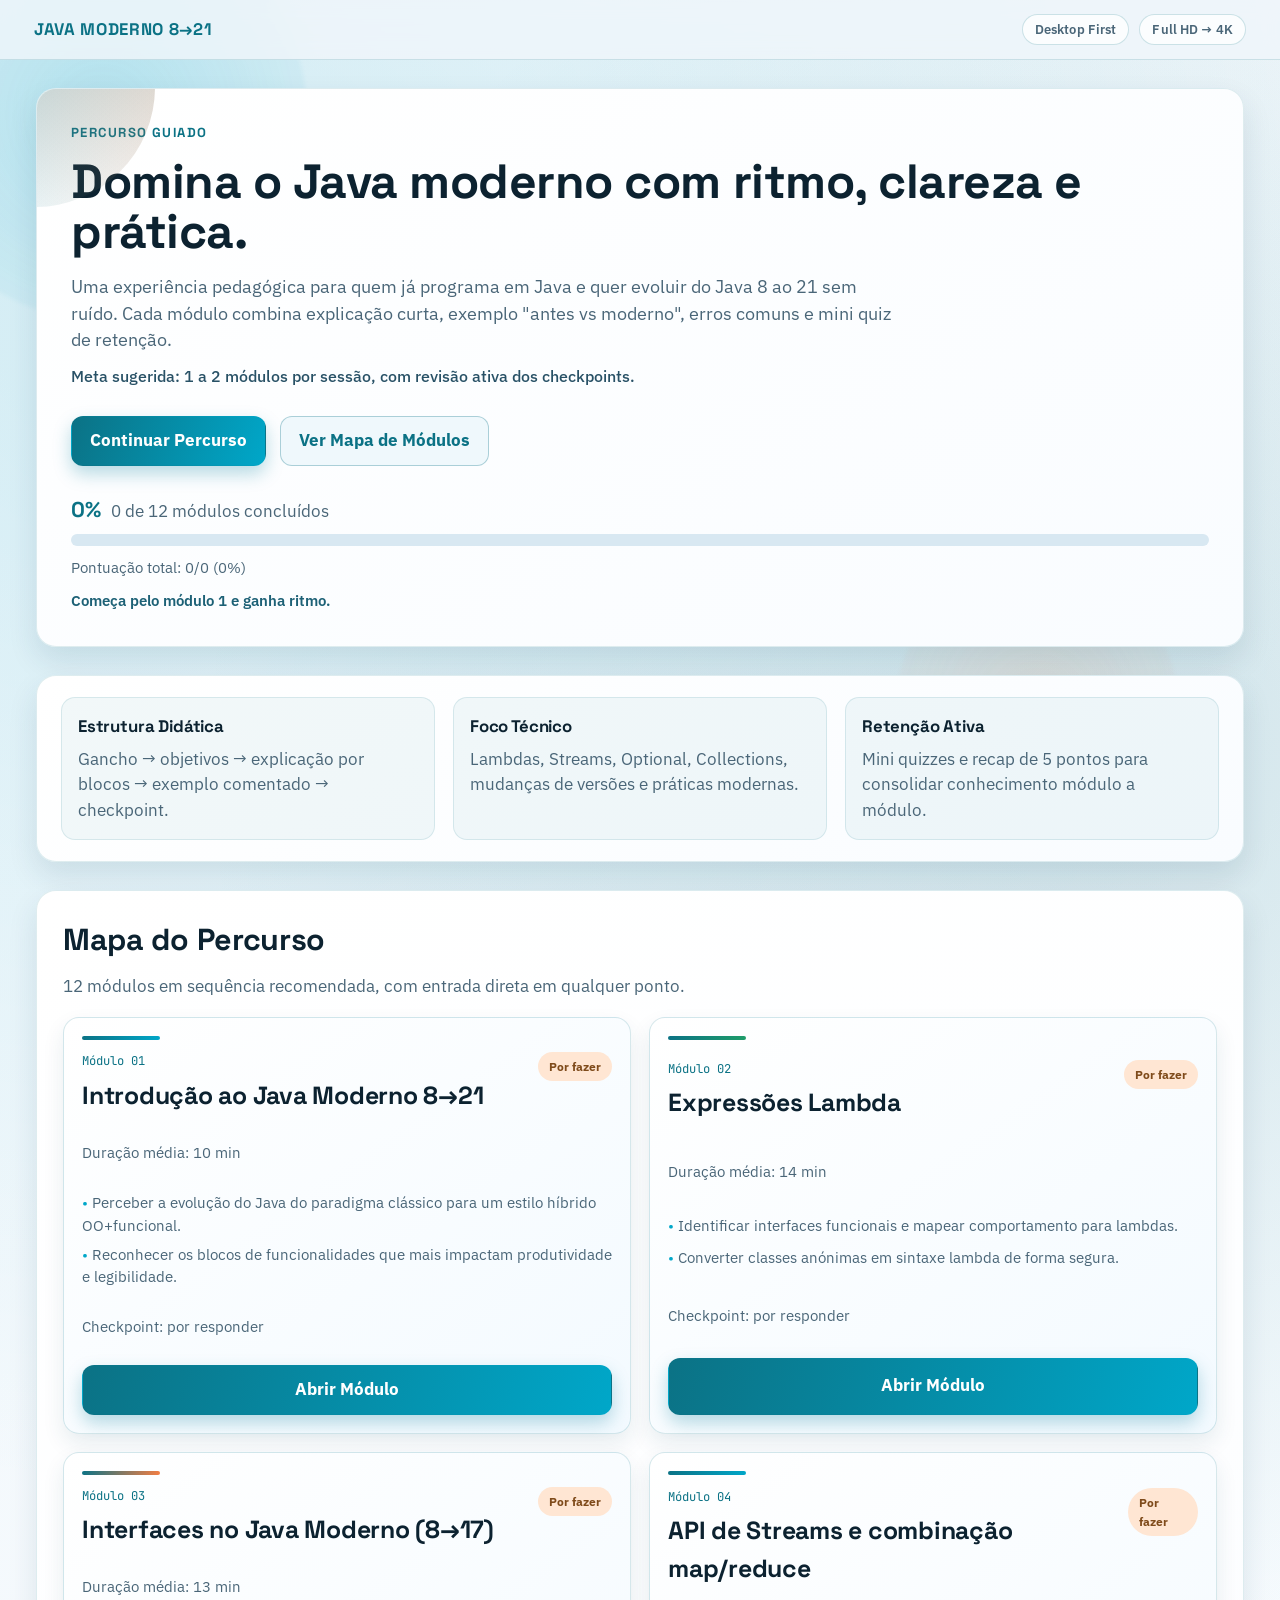
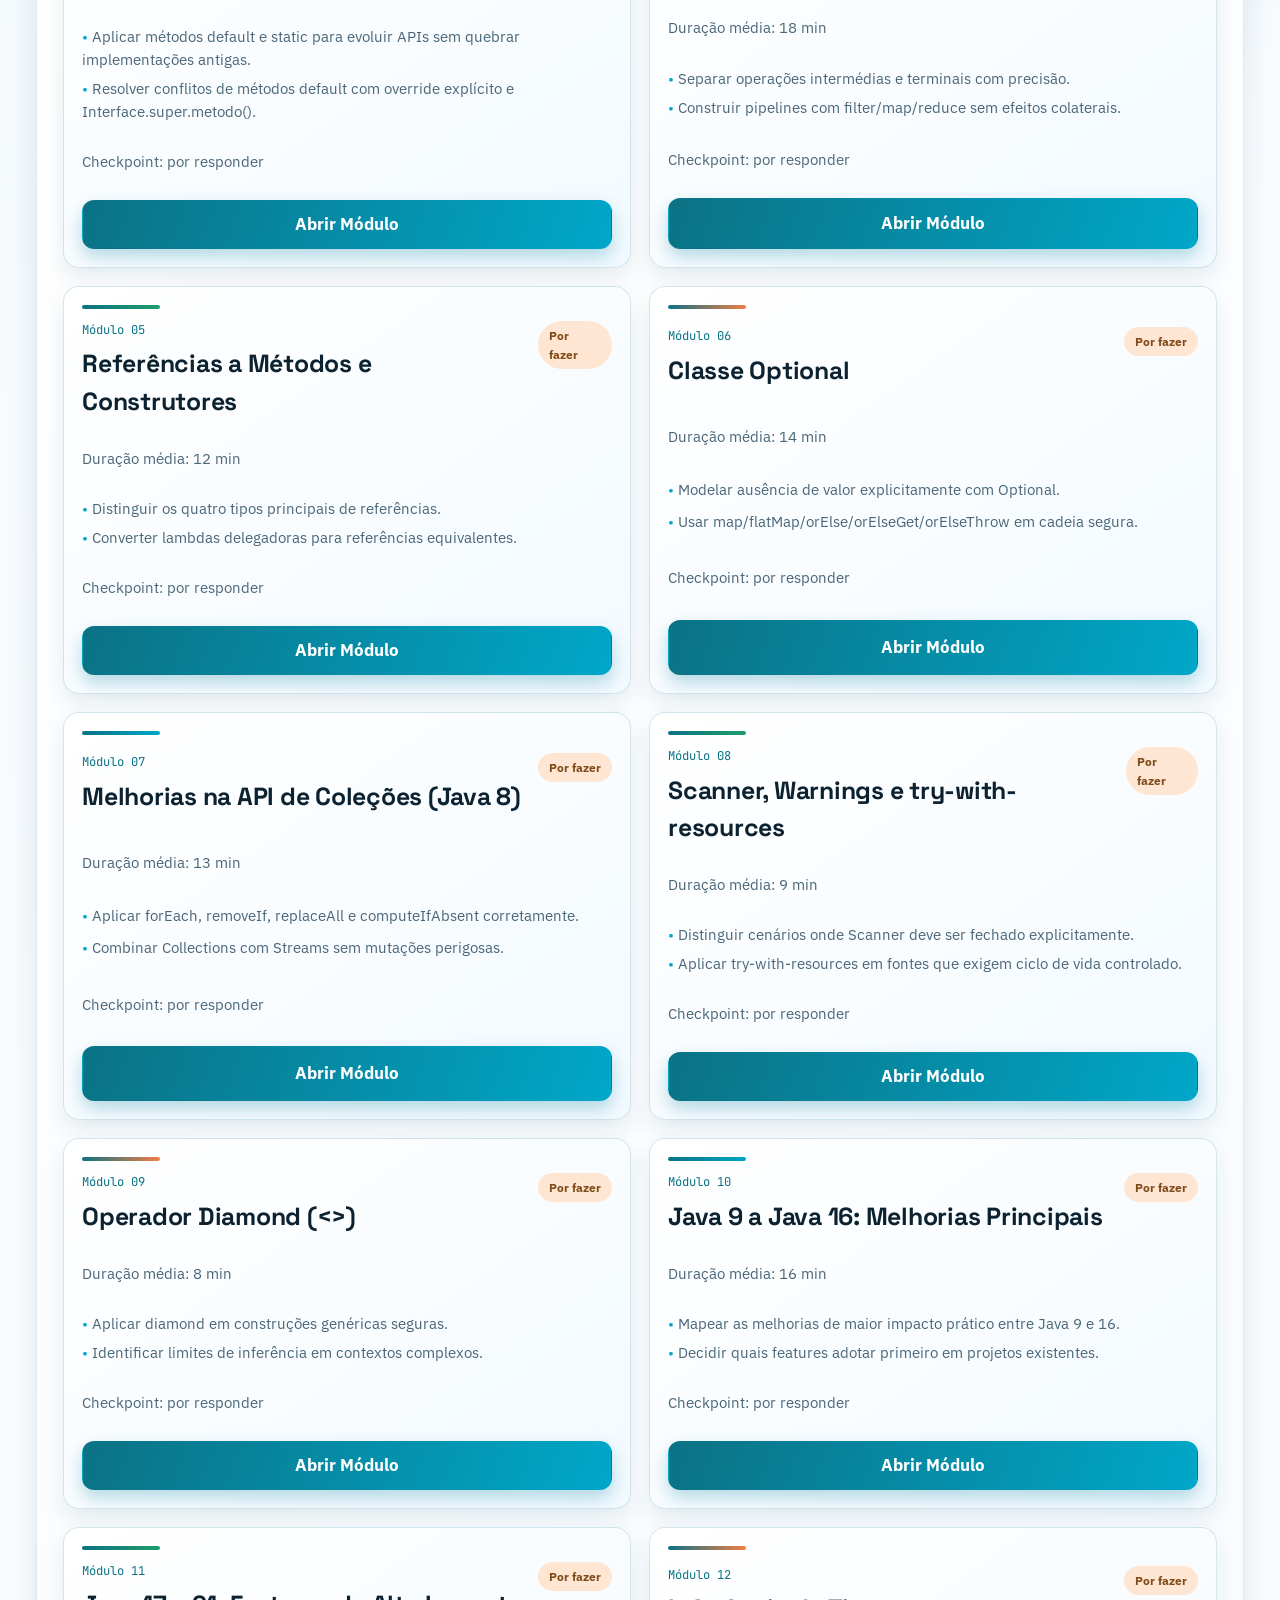
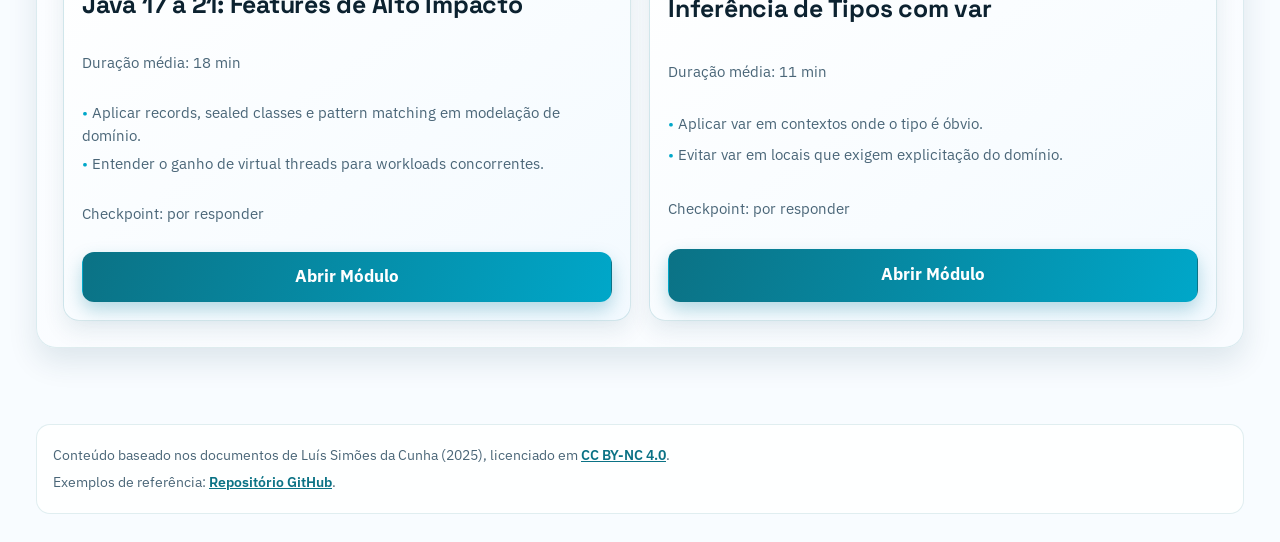
==== index.html @ c2aa8305 "Java 8 to 21 Webpage" ====
<!doctype html>
<html lang="pt-PT">
<head>
  <meta charset="utf-8">
  <meta name="viewport" content="width=device-width, initial-scale=1">
  <title>Java Moderno 8→21 | Percurso Desktop</title>
  <meta name="description" content="Percurso guiado e motivador para dominar Java moderno do 8 ao 21, com exemplos, checkpoints e progresso.">
  <link rel="preconnect" href="https://fonts.googleapis.com">
  <link rel="preconnect" href="https://fonts.gstatic.com" crossorigin>
  <link href="https://fonts.googleapis.com/css2?family=IBM+Plex+Sans:wght@400;500;600;700&family=JetBrains+Mono:wght@400;600&family=Space+Grotesk:wght@500;600;700&display=swap" rel="stylesheet">
  <link rel="stylesheet" href="assets/css/styles.css">
</head>
<body class="home-page">
  <a class="skip-link" href="#main-content">Saltar para o conteúdo</a>
  <div class="bg-shape bg-shape-a" aria-hidden="true"></div>
  <div class="bg-shape bg-shape-b" aria-hidden="true"></div>

  <header class="site-topbar">
    <div class="topbar-inner">
      <p class="brand">Java Moderno 8→21</p>
      <div class="topbar-meta">
        <span class="chip">Desktop First</span>
        <span class="chip">Full HD → 4K</span>
      </div>
    </div>
  </header>

  <main id="main-content" class="home-main">
    <section class="hero-panel" data-reveal>
      <p class="eyebrow">Percurso Guiado</p>
      <h1>Domina o Java moderno com ritmo, clareza e prática.</h1>
      <p class="hero-copy">
        Uma experiência pedagógica para quem já programa em Java e quer evoluir do Java 8 ao 21 sem ruído.
        Cada módulo combina explicação curta, exemplo "antes vs moderno", erros comuns e mini quiz de retenção.
      </p>
      <p class="hero-subcopy">Meta sugerida: 1 a 2 módulos por sessão, com revisão ativa dos checkpoints.</p>
      <div class="hero-cta-row">
        <a id="btn-start" class="btn btn-primary" href="modulos/01-introducao.html">Começar Percurso</a>
        <a class="btn btn-secondary" href="#modulos">Ver Mapa de Módulos</a>
      </div>
      <div class="hero-progress">
        <div class="hero-progress-meta">
          <strong id="global-progress-label">0%</strong>
          <span id="global-progress-text">0 de 12 módulos concluídos</span>
        </div>
        <div
          class="progress-track"
          role="progressbar"
          aria-label="Progresso total do curso"
          aria-valuemin="0"
          aria-valuemax="100"
          aria-valuenow="0"
        >
          <span id="global-progress-bar" class="progress-fill"></span>
        </div>
        <p id="global-score-text" class="hero-score">Pontuação total: 0/0 (0%)</p>
        <p id="global-motivation-text" class="hero-motivation">Começa pelo módulo 1 e ganha ritmo.</p>
      </div>
    </section>

    <section class="strip-panel" data-reveal>
      <article class="strip-item">
        <h2>Estrutura Didática</h2>
        <p>Gancho → objetivos → explicação por blocos → exemplo comentado → checkpoint.</p>
      </article>
      <article class="strip-item">
        <h2>Foco Técnico</h2>
        <p>Lambdas, Streams, Optional, Collections, mudanças de versões e práticas modernas.</p>
      </article>
      <article class="strip-item">
        <h2>Retenção Ativa</h2>
        <p>Mini quizzes e recap de 5 pontos para consolidar conhecimento módulo a módulo.</p>
      </article>
    </section>

    <section id="modulos" class="modules-panel" data-reveal>
      <div class="modules-head">
        <h2>Mapa do Percurso</h2>
        <p>12 módulos em sequência recomendada, com entrada direta em qualquer ponto.</p>
      </div>
      <div id="modules-grid" class="modules-grid" aria-live="polite"></div>
    </section>
  </main>

  <footer class="site-footer">
    <div class="footer-inner">
      <p>
        Conteúdo baseado nos documentos de Luís Simões da Cunha (2025), licenciado em
        <a href="https://creativecommons.org/licenses/by-nc/4.0/" target="_blank" rel="noopener noreferrer">CC BY-NC 4.0</a>.
      </p>
      <p>
        Exemplos de referência:
        <a href="https://github.com/luiscunhacsc/java-features-from-v8-to-now" target="_blank" rel="noopener noreferrer">Repositório GitHub</a>.
      </p>
    </div>
  </footer>

  <script src="assets/js/modules-data.js"></script>
  <script src="assets/js/storage.js"></script>
  <script src="assets/js/common.js"></script>
  <script src="assets/js/index.js"></script>
</body>
</html>
---- assets/css/styles.css ----
:root {
  --bg: #f0f6fa;
  --bg-soft: #e7f2f7;
  --surface: #ffffff;
  --surface-strong: #f9fcff;
  --ink: #0c2230;
  --ink-soft: #4a6678;
  --line: #c9dde8;
  --ciano: #00a7c9;
  --petroleo: #0b7285;
  --laranja: #f47e43;
  --ok: #1f9d69;
  --warn: #bf6b16;
  --danger: #ba4332;
  --shadow-lg: 0 26px 48px rgba(8, 57, 81, 0.14);
  --shadow-md: 0 14px 30px rgba(8, 57, 81, 0.11);
  --radius-lg: 20px;
  --radius-md: 14px;
  --max-home: 1900px;
  --max-module: 2000px;
  --content-measure: 1240px;
  --text-base: 17px;
  --text-lg: 1.12rem;
  --text-sm: 0.95rem;
  --title-xl: clamp(2.4rem, 2vw + 1.4rem, 4rem);
  --title-lg: clamp(1.4rem, 1vw + 1.1rem, 2.15rem);
  --title-md: clamp(1.2rem, 0.7vw + 1rem, 1.55rem);
  --gap-home: 28px;
  --gap-module: 26px;
  --hero-measure: 76ch;
  --hero-sub-measure: 64ch;
  --home-columns: 3;
}

*,
*::before,
*::after {
  box-sizing: border-box;
}

html {
  scroll-behavior: smooth;
}

body {
  margin: 0;
  min-height: 100vh;
  background:
    radial-gradient(circle at 12% 8%, rgba(0, 167, 201, 0.13), transparent 33%),
    radial-gradient(circle at 88% 20%, rgba(11, 114, 133, 0.15), transparent 29%),
    linear-gradient(145deg, var(--bg), #f8fcff 58%);
  color: var(--ink);
  font-family: "IBM Plex Sans", "Segoe UI", Arial, sans-serif;
  font-size: var(--text-base);
  line-height: 1.5;
}

a {
  color: inherit;
}

.skip-link {
  position: fixed;
  left: 18px;
  top: -46px;
  z-index: 120;
  border-radius: 8px;
  padding: 8px 12px;
  background: #052b39;
  color: #ffffff;
  font-weight: 700;
  text-decoration: none;
  transition: top 0.16s ease;
}

.skip-link:focus-visible {
  top: 14px;
  outline: 3px solid rgba(0, 167, 201, 0.45);
  outline-offset: 2px;
}

.bg-shape {
  position: fixed;
  pointer-events: none;
  border-radius: 999px;
  filter: blur(2px);
  opacity: 0.55;
  z-index: -1;
}

.bg-shape-a {
  width: 32vw;
  height: 32vw;
  top: -7vw;
  left: -8vw;
  background: radial-gradient(circle, rgba(0, 167, 201, 0.32), rgba(0, 167, 201, 0));
}

.bg-shape-b {
  width: 22vw;
  height: 22vw;
  right: 8vw;
  bottom: 6vh;
  background: radial-gradient(circle, rgba(244, 126, 67, 0.22), rgba(244, 126, 67, 0));
}

.bg-shape-c {
  width: 26vw;
  height: 26vw;
  top: 38vh;
  right: -9vw;
  background: radial-gradient(circle, rgba(11, 114, 133, 0.24), rgba(11, 114, 133, 0));
}

.site-topbar {
  position: sticky;
  top: 0;
  z-index: 20;
  backdrop-filter: blur(10px);
  background: rgba(240, 246, 250, 0.82);
  border-bottom: 1px solid rgba(11, 114, 133, 0.16);
}

.topbar-inner {
  max-width: var(--max-home);
  margin: 0 auto;
  padding: 14px 34px;
  display: flex;
  align-items: center;
  justify-content: space-between;
  gap: 14px;
}

.brand {
  margin: 0;
  font-family: "Space Grotesk", "IBM Plex Sans", sans-serif;
  font-size: 1.05rem;
  letter-spacing: 0.04em;
  font-weight: 700;
  color: var(--petroleo);
  text-transform: uppercase;
}

.brand-link {
  text-decoration: none;
}

.topbar-meta {
  display: inline-flex;
  align-items: center;
  gap: 10px;
}

.chip {
  display: inline-flex;
  align-items: center;
  justify-content: center;
  border: 1px solid rgba(11, 114, 133, 0.2);
  border-radius: 999px;
  padding: 5px 12px;
  font-size: 0.8rem;
  color: var(--ink-soft);
  background: rgba(255, 255, 255, 0.72);
  font-weight: 600;
  letter-spacing: 0.01em;
}

.chip-strong {
  color: #ffffff;
  border-color: transparent;
  background: linear-gradient(110deg, var(--petroleo), var(--ciano));
}

.home-main {
  max-width: var(--max-home);
  margin: 0 auto;
  padding: 28px 36px 50px;
  display: grid;
  gap: var(--gap-home);
}

.hero-panel,
.strip-panel,
.interfaces-panel,
.modules-panel,
.content-card {
  background: linear-gradient(150deg, var(--surface), var(--surface-strong));
  border: 1px solid rgba(11, 114, 133, 0.13);
  border-radius: var(--radius-lg);
  box-shadow: var(--shadow-md);
}

.hero-panel {
  padding: 34px;
  position: relative;
  overflow: clip;
}

.hero-panel::before {
  content: "";
  position: absolute;
  inset: -2px auto auto -2px;
  width: 120px;
  height: 120px;
  background:
    linear-gradient(145deg, rgba(11, 114, 133, 0.22), rgba(11, 114, 133, 0)),
    linear-gradient(220deg, rgba(244, 126, 67, 0.18), rgba(244, 126, 67, 0));
  border-radius: 0 0 100% 0;
  pointer-events: none;
}

.eyebrow {
  margin: 0;
  font-family: "Space Grotesk", sans-serif;
  font-size: 0.82rem;
  letter-spacing: 0.11em;
  text-transform: uppercase;
  color: var(--petroleo);
  font-weight: 700;
}

h1,
h2,
h3,
h4 {
  font-family: "Space Grotesk", "IBM Plex Sans", sans-serif;
  letter-spacing: -0.01em;
  margin-top: 0;
}

h1 {
  font-size: var(--title-xl);
  line-height: 1.05;
  margin: 14px 0 16px;
}

h2 {
  font-size: var(--title-lg);
  margin-bottom: 11px;
}

h3 {
  font-size: var(--title-md);
  margin-bottom: 7px;
}

.hero-copy {
  margin: 0;
  color: var(--ink-soft);
  max-width: var(--hero-measure);
  font-size: var(--text-lg);
}

.hero-subcopy {
  margin: 10px 0 0;
  color: #285166;
  max-width: var(--hero-sub-measure);
  font-size: 1rem;
  font-weight: 500;
}

.hero-cta-row {
  margin-top: 28px;
  display: flex;
  align-items: center;
  gap: 14px;
}

.btn {
  display: inline-flex;
  align-items: center;
  justify-content: center;
  border-radius: 12px;
  padding: 11px 18px;
  font-weight: 700;
  text-decoration: none;
  cursor: pointer;
  border: 1px solid transparent;
  transition: transform 0.16s ease, box-shadow 0.16s ease, background-color 0.16s ease;
}

.btn:hover {
  transform: translateY(-1px);
}

.btn:focus-visible {
  outline: 3px solid rgba(0, 167, 201, 0.35);
  outline-offset: 2px;
}

.btn-primary {
  color: #ffffff;
  background: linear-gradient(110deg, var(--petroleo), var(--ciano));
  box-shadow: 0 8px 18px rgba(0, 127, 153, 0.28);
}

.btn-secondary {
  color: var(--petroleo);
  border-color: rgba(11, 114, 133, 0.3);
  background: #eff8fc;
}

.hero-progress {
  margin-top: 28px;
  display: grid;
  gap: 8px;
}

.hero-score {
  margin: 2px 0 0;
  color: var(--ink-soft);
  font-size: var(--text-sm);
}

.hero-motivation {
  margin: 2px 0 0;
  color: #1d6176;
  font-size: var(--text-sm);
  font-weight: 600;
}

.hero-progress-meta {
  display: flex;
  align-items: baseline;
  gap: 10px;
}

.hero-progress-meta strong {
  font-family: "Space Grotesk", sans-serif;
  font-size: 1.34rem;
  color: var(--petroleo);
}

.hero-progress-meta span {
  color: var(--ink-soft);
}

.progress-track {
  width: 100%;
  height: 12px;
  border-radius: 999px;
  background: #d8e8f2;
  overflow: hidden;
}

.progress-fill {
  display: block;
  height: 100%;
  width: 0;
  border-radius: 999px;
  background: linear-gradient(110deg, var(--laranja), var(--ciano));
  transition: width 0.45s ease;
}

.strip-panel {
  padding: 21px 24px;
  display: grid;
  grid-template-columns: repeat(3, minmax(0, 1fr));
  gap: 18px;
}

.strip-item {
  background: rgba(11, 114, 133, 0.05);
  border: 1px solid rgba(11, 114, 133, 0.12);
  border-radius: 14px;
  padding: 16px;
}

.strip-item h2 {
  font-size: 1.05rem;
  margin-bottom: 8px;
}

.strip-item p {
  margin: 0;
  color: var(--ink-soft);
}

.interfaces-panel {
  padding: 26px;
  display: grid;
  gap: 18px;
}

.interfaces-head p {
  margin: 0;
  color: var(--ink-soft);
  max-width: var(--hero-measure);
}

.interfaces-grid {
  display: grid;
  grid-template-columns: repeat(2, minmax(0, 1fr));
  gap: 14px;
}

.interfaces-item {
  border-radius: 14px;
  border: 1px solid rgba(11, 114, 133, 0.16);
  background: linear-gradient(145deg, #ffffff, #f2fbff);
  padding: 15px;
}

.interfaces-item h3 {
  margin-bottom: 8px;
}

.interfaces-item p {
  margin: 0;
  color: var(--ink-soft);
}

.interfaces-item code,
.interfaces-example code {
  font-family: "JetBrains Mono", monospace;
}

.interfaces-examples {
  display: grid;
  grid-template-columns: repeat(2, minmax(0, 1fr));
  gap: 14px;
}

.interfaces-example {
  border-radius: 14px;
  border: 1px solid rgba(11, 114, 133, 0.16);
  background: #fcfeff;
  padding: 15px;
}

.interfaces-example h3 {
  margin-bottom: 7px;
}

.interfaces-example p {
  margin: 0;
  color: var(--ink-soft);
}

.interfaces-code {
  margin: 10px 0 0;
  padding: 12px;
  border-radius: 10px;
  border: 1px solid rgba(11, 114, 133, 0.16);
  background: #f5fbff;
  font-family: "JetBrains Mono", monospace;
  font-size: 0.84rem;
  line-height: 1.5;
  overflow-x: auto;
}

.interfaces-sources {
  border-top: 1px dashed rgba(11, 114, 133, 0.28);
  padding-top: 12px;
}

.interfaces-sources h3 {
  margin-bottom: 7px;
}

.interfaces-sources ul {
  margin: 0;
  padding-left: 20px;
  display: grid;
  gap: 6px;
}

.interfaces-sources a {
  color: var(--petroleo);
  font-weight: 600;
}

.interfaces-sources a:focus-visible {
  outline: 3px solid rgba(0, 167, 201, 0.38);
  outline-offset: 2px;
  border-radius: 4px;
}

.modules-panel {
  padding: 26px;
}

.modules-head p {
  margin-top: 0;
  color: var(--ink-soft);
}

.modules-grid {
  margin-top: 18px;
  display: grid;
  grid-template-columns: repeat(var(--home-columns), minmax(0, 1fr));
  gap: 18px;
}

.module-card {
  border-radius: 16px;
  border: 1px solid rgba(11, 114, 133, 0.16);
  background: linear-gradient(145deg, #ffffff, #f3faff);
  box-shadow: 0 10px 22px rgba(9, 61, 86, 0.09);
  padding: 18px;
  display: grid;
  gap: 12px;
  transition: transform 0.2s ease, box-shadow 0.2s ease;
}

.module-card::before {
  content: "";
  display: block;
  width: 78px;
  height: 4px;
  border-radius: 99px;
  background: linear-gradient(110deg, var(--petroleo), var(--ciano));
}

.module-card.tone-a::before {
  background: linear-gradient(110deg, var(--petroleo), var(--ciano));
}

.module-card.tone-b::before {
  background: linear-gradient(110deg, #0b7285, #1f9d69);
}

.module-card.tone-c::before {
  background: linear-gradient(110deg, #0b7285, var(--laranja));
}

.module-card:hover {
  transform: translateY(-2px);
  box-shadow: 0 16px 30px rgba(9, 61, 86, 0.13);
}

.module-card-head {
  display: flex;
  align-items: flex-start;
  justify-content: space-between;
  gap: 10px;
}

.module-kicker {
  margin: 0;
  font-family: "JetBrains Mono", monospace;
  font-size: 0.76rem;
  color: var(--petroleo);
}

.module-card h3 {
  margin: 6px 0 0;
}

.module-meta {
  display: flex;
  align-items: center;
  gap: 8px;
  color: var(--ink-soft);
  font-size: var(--text-sm);
}

.module-objectives {
  list-style: none;
  margin: 0;
  padding: 0;
  display: grid;
  gap: 6px;
  color: var(--ink-soft);
  font-size: var(--text-sm);
}

.module-objectives li::before {
  content: "• ";
  color: var(--ciano);
}

.status-pill {
  display: inline-flex;
  align-items: center;
  border-radius: 999px;
  padding: 5px 11px;
  font-size: 0.78rem;
  font-weight: 700;
}

.status-pill.is-done {
  color: #ffffff;
  background: linear-gradient(110deg, #1b9d69, #3abc8c);
}

.status-pill.is-pending {
  color: #7f4b1b;
  background: #ffe6d3;
}

.module-card .btn {
  width: 100%;
}

.site-footer {
  margin: 26px auto 0;
  max-width: var(--max-home);
  padding: 0 36px 28px;
}

.footer-inner {
  background: rgba(255, 255, 255, 0.84);
  border: 1px solid rgba(11, 114, 133, 0.12);
  border-radius: 14px;
  padding: 14px 16px;
  color: var(--ink-soft);
  font-size: 0.88rem;
}

.footer-inner p {
  margin: 6px 0;
}

.footer-inner a {
  color: var(--petroleo);
  font-weight: 600;
}

.module-shell {
  max-width: var(--max-module);
  margin: 0 auto;
  padding: 28px 30px 44px;
  display: grid;
  grid-template-columns: 360px 1fr;
  gap: var(--gap-module);
}

.module-sidebar {
  position: sticky;
  top: 84px;
  align-self: start;
  background: rgba(255, 255, 255, 0.86);
  border: 1px solid rgba(11, 114, 133, 0.15);
  border-radius: var(--radius-lg);
  padding: 20px;
  box-shadow: var(--shadow-md);
}

.module-sidebar h2 {
  margin-bottom: 6px;
}

.sidebar-progress {
  margin: 0;
  color: var(--ink-soft);
  font-size: var(--text-sm);
}

.sidebar-modules {
  list-style: none;
  margin: 14px 0 0;
  padding: 0;
  display: grid;
  gap: 6px;
}

.sidebar-modules a {
  text-decoration: none;
  display: grid;
  gap: 3px;
  padding: 10px 11px;
  border-radius: 11px;
  border: 1px solid transparent;
  color: var(--ink-soft);
}

.sidebar-modules a:hover {
  border-color: rgba(11, 114, 133, 0.2);
  background: #eef8fd;
}

.sidebar-modules a:focus-visible {
  outline: 3px solid rgba(0, 167, 201, 0.4);
  outline-offset: 2px;
}

.sidebar-modules a.is-active {
  color: #ffffff;
  background: linear-gradient(110deg, var(--petroleo), var(--ciano));
}

.sidebar-item-head {
  font-family: "JetBrains Mono", monospace;
  font-size: 0.72rem;
  text-transform: uppercase;
  opacity: 0.92;
}

.sidebar-item-title {
  font-size: 0.88rem;
  line-height: 1.35;
}

.module-content {
  display: grid;
  gap: 18px;
  justify-items: start;
}

.module-content > * {
  width: min(100%, var(--content-measure));
}

.content-card {
  padding: 22px;
}

.content-card > h2 {
  position: relative;
  padding-left: 14px;
}

.content-card > h2::before {
  content: "";
  position: absolute;
  left: 0;
  top: 0.22em;
  width: 6px;
  height: 1.05em;
  border-radius: 99px;
  background: linear-gradient(180deg, var(--laranja), var(--ciano));
}

.hero-card {
  background: linear-gradient(130deg, #ffffff, #f2fbff);
}

.hero-meta-row {
  margin-top: 18px;
  display: flex;
  align-items: center;
  gap: 12px;
}

.panel-head {
  display: flex;
  justify-content: space-between;
  align-items: baseline;
  gap: 12px;
}

.panel-head p {
  margin: 0;
  color: var(--ink-soft);
}

.clean-list {
  margin: 0;
  padding-left: 20px;
  display: grid;
  gap: 8px;
}

.clean-list li {
  color: #1e3a49;
}

.explain-block {
  border: 1px solid rgba(11, 114, 133, 0.15);
  border-radius: 12px;
  padding: 14px;
  background: #fbfeff;
}

.explain-block + .explain-block {
  margin-top: 12px;
}

.explain-block p {
  margin: 7px 0 0;
  color: var(--ink-soft);
}

.example-card {
  border: 1px solid rgba(11, 114, 133, 0.16);
  border-radius: 12px;
  background: #faffff;
  padding: 14px;
}

.example-card + .example-card {
  margin-top: 14px;
}

.example-grid {
  display: grid;
  grid-template-columns: repeat(2, minmax(0, 1fr));
  gap: 12px;
  margin-top: 10px;
}

.example-pane {
  border: 1px solid rgba(11, 114, 133, 0.12);
  border-radius: 10px;
  overflow: hidden;
  background: #f8fcff;
}

.example-pane-head {
  margin: 0;
  padding: 8px 10px;
  font-size: 0.83rem;
  font-weight: 700;
  color: var(--petroleo);
  background: rgba(11, 114, 133, 0.08);
  border-bottom: 1px solid rgba(11, 114, 133, 0.1);
}

pre[class*="language-"] {
  margin: 0;
  border-radius: 0;
  font-family: "JetBrains Mono", monospace;
  font-size: 0.87rem;
}

.code-wrap {
  position: relative;
}

.copy-btn {
  position: absolute;
  right: 10px;
  top: 10px;
  border: 1px solid rgba(11, 114, 133, 0.25);
  background: rgba(255, 255, 255, 0.9);
  color: var(--petroleo);
  border-radius: 9px;
  font-size: 0.72rem;
  font-weight: 700;
  padding: 4px 8px;
  cursor: pointer;
}

.copy-btn:hover {
  background: #ffffff;
}

.copy-btn:focus-visible {
  outline: 3px solid rgba(0, 167, 201, 0.42);
  outline-offset: 2px;
}

.quiz-question {
  border: 1px solid rgba(11, 114, 133, 0.14);
  border-radius: 12px;
  padding: 12px;
  background: #fafdff;
}

.quiz-question + .quiz-question {
  margin-top: 10px;
}

.quiz-question legend {
  font-weight: 700;
  padding: 0 4px;
}

.quiz-option {
  display: flex;
  gap: 10px;
  align-items: flex-start;
  margin: 7px 0;
  color: #2e4b5b;
}

.quiz-actions {
  margin-top: 14px;
  display: flex;
  align-items: center;
  gap: 10px;
}

.quiz-result {
  min-height: 12px;
  margin-top: 12px;
  color: var(--ink-soft);
}

.quiz-result.good {
  color: var(--ok);
  font-weight: 700;
}

.quiz-result.warn {
  color: var(--warn);
  font-weight: 700;
}

.quiz-feedback-list {
  margin: 10px 0 0;
  padding-left: 20px;
  display: grid;
  gap: 6px;
}

.quiz-feedback-ok {
  color: var(--ok);
}

.quiz-feedback-ko {
  color: var(--danger);
}

.recap-list {
  margin: 0;
  padding-left: 22px;
  display: grid;
  gap: 7px;
}

.bridge-copy {
  margin: 14px 0 0;
  color: var(--ink-soft);
}

.module-nav {
  display: flex;
  justify-content: space-between;
  gap: 12px;
}

.copy-toast {
  position: fixed;
  right: 24px;
  bottom: 24px;
  opacity: 0;
  pointer-events: none;
  background: rgba(12, 34, 48, 0.94);
  color: #ffffff;
  border-radius: 10px;
  padding: 9px 12px;
  font-size: 0.84rem;
  transform: translateY(12px);
  transition: opacity 0.22s ease, transform 0.22s ease;
}

.copy-toast.is-visible {
  opacity: 1;
  transform: translateY(0);
}

[data-reveal] {
  opacity: 0;
  transform: translateY(26px) scale(0.99);
  transition: opacity 0.45s ease, transform 0.45s ease;
  transition-delay: var(--reveal-delay, 0ms);
}

[data-reveal].is-visible {
  opacity: 1;
  transform: translateY(0) scale(1);
}

@media (min-width: 1920px) {
  :root {
    --max-home: 2280px;
    --max-module: 2520px;
    --content-measure: 1380px;
    --text-base: 19px;
    --text-lg: 1.15rem;
    --text-sm: 1rem;
    --hero-measure: 74ch;
    --hero-sub-measure: 60ch;
    --gap-home: 32px;
    --gap-module: 30px;
    --home-columns: 4;
  }

  .topbar-inner {
    padding-left: 46px;
    padding-right: 46px;
  }

  .home-main {
    padding: 34px 46px 62px;
  }

  .hero-panel {
    padding: 40px;
  }

  .strip-panel,
  .interfaces-panel,
  .modules-panel,
  .content-card {
    border-radius: 22px;
  }

  .module-card {
    min-height: 355px;
    padding: 22px;
  }

  .interfaces-panel {
    padding: 30px;
    gap: 20px;
  }

  .interfaces-grid,
  .interfaces-examples {
    gap: 18px;
  }

  .interfaces-item,
  .interfaces-example {
    padding: 18px;
  }

  .interfaces-code {
    font-size: 0.89rem;
  }

  .module-shell {
    grid-template-columns: 420px 1fr;
    padding: 32px 40px 54px;
  }

  .module-sidebar {
    padding: 24px;
  }

  .content-card {
    padding: 24px;
  }
}

@media (min-width: 2560px) {
  :root {
    --max-home: 2860px;
    --max-module: 3140px;
    --content-measure: 1540px;
    --text-base: 21px;
    --text-lg: 1.19rem;
    --text-sm: 1.06rem;
    --title-xl: clamp(3.1rem, 1.9vw + 2rem, 4.8rem);
    --title-lg: clamp(1.85rem, 0.9vw + 1.35rem, 2.55rem);
    --title-md: clamp(1.34rem, 0.52vw + 1.1rem, 1.78rem);
    --hero-measure: 70ch;
    --hero-sub-measure: 54ch;
    --gap-home: 36px;
    --home-columns: 4;
  }

  .site-topbar {
    border-bottom-width: 2px;
  }

  .hero-panel {
    display: grid;
    grid-template-columns: minmax(0, 1.35fr) minmax(340px, 0.95fr);
    column-gap: 34px;
    row-gap: 8px;
    align-items: start;
    padding: 46px;
  }

  .hero-panel > .eyebrow,
  .hero-panel > h1,
  .hero-panel > .hero-copy,
  .hero-panel > .hero-subcopy,
  .hero-panel > .hero-cta-row {
    grid-column: 1;
  }

  .hero-panel > .hero-progress {
    grid-column: 2;
    grid-row: 1 / span 5;
    align-self: center;
    margin-top: 0;
    padding-left: 24px;
    border-left: 2px solid rgba(11, 114, 133, 0.2);
  }

  .strip-panel {
    padding: 28px;
    gap: 22px;
  }

  .interfaces-panel {
    padding: 32px;
    gap: 22px;
  }

  .interfaces-grid,
  .interfaces-examples {
    gap: 20px;
  }

  .interfaces-item,
  .interfaces-example {
    padding: 20px;
  }

  .interfaces-code {
    font-size: 0.94rem;
  }

  .modules-panel {
    padding: 30px;
  }

  .modules-grid {
    gap: 22px;
  }

  .module-card {
    min-height: 386px;
    gap: 14px;
    padding: 24px;
  }

  .module-shell {
    grid-template-columns: 480px 1fr;
    padding: 36px 48px 64px;
  }

  .module-sidebar {
    top: 92px;
    padding: 26px;
  }

  .content-card {
    padding: 28px;
  }

  .example-grid {
    gap: 16px;
  }

  .copy-btn {
    font-size: 0.78rem;
    padding: 6px 11px;
  }

  pre[class*="language-"] {
    font-size: 0.97rem;
  }
}

@media (min-width: 3840px) {
  :root {
    --max-home: 3740px;
    --max-module: 3840px;
    --content-measure: 1700px;
    --text-base: 24px;
    --text-lg: 1.22rem;
    --text-sm: 1.08rem;
    --title-xl: clamp(3.5rem, 1.4vw + 2.4rem, 5.4rem);
    --title-lg: clamp(2rem, 0.7vw + 1.5rem, 2.8rem);
    --title-md: clamp(1.42rem, 0.5vw + 1.2rem, 1.95rem);
    --hero-measure: 66ch;
    --hero-sub-measure: 50ch;
    --home-columns: 5;
    --gap-home: 42px;
    --gap-module: 36px;
  }

  .topbar-inner {
    max-width: var(--max-home);
    padding: 18px 56px;
  }

  .chip {
    font-size: 0.86rem;
    padding: 6px 15px;
  }

  .home-main {
    padding: 40px 56px 78px;
  }

  .hero-panel {
    grid-template-columns: minmax(0, 1.3fr) minmax(420px, 0.9fr);
    padding: 58px;
    column-gap: 48px;
  }

  .hero-panel > .hero-progress {
    padding-left: 30px;
  }

  .strip-panel {
    padding: 32px;
    gap: 24px;
  }

  .interfaces-panel {
    padding: 36px;
    gap: 24px;
  }

  .interfaces-grid {
    grid-template-columns: repeat(4, minmax(0, 1fr));
    gap: 22px;
  }

  .interfaces-examples {
    gap: 22px;
  }

  .interfaces-item,
  .interfaces-example {
    padding: 22px;
    border-radius: 16px;
  }

  .interfaces-code {
    font-size: 1rem;
  }

  .modules-panel {
    padding: 34px;
  }

  .modules-grid {
    gap: 24px;
  }

  .module-card {
    min-height: 412px;
    padding: 28px;
    gap: 16px;
  }

  .module-shell {
    grid-template-columns: 560px 1fr;
    padding: 42px 56px 78px;
  }

  .module-sidebar {
    top: 102px;
    padding: 30px;
  }

  .content-card {
    padding: 32px;
    border-radius: 24px;
  }

  .example-grid {
    gap: 20px;
  }

  .copy-btn {
    font-size: 0.82rem;
    padding: 7px 12px;
  }

  pre[class*="language-"] {
    font-size: 1.03rem;
  }
}

@media (max-width: 1400px) {
  .modules-grid {
    grid-template-columns: repeat(2, minmax(0, 1fr));
  }

  .module-shell {
    grid-template-columns: 310px 1fr;
    padding: 24px;
  }
}

@media (max-width: 1100px) {
  .topbar-inner,
  .home-main,
  .site-footer {
    padding-left: 18px;
    padding-right: 18px;
  }

  .strip-panel {
    grid-template-columns: 1fr;
  }

  .interfaces-grid,
  .interfaces-examples {
    grid-template-columns: 1fr;
  }

  .modules-grid {
    grid-template-columns: 1fr;
  }

  .module-shell {
    grid-template-columns: 1fr;
    gap: 16px;
    padding: 18px;
  }

  .module-sidebar {
    position: static;
  }

  .example-grid {
    grid-template-columns: 1fr;
  }

  .module-nav {
    flex-direction: column;
  }

  .module-nav .btn {
    width: 100%;
  }
}

@media (prefers-reduced-motion: reduce) {
  html {
    scroll-behavior: auto;
  }

  *,
  *::before,
  *::after {
    animation-duration: 0.01ms !important;
    animation-iteration-count: 1 !important;
    transition-duration: 0.01ms !important;
  }

  [data-reveal] {
    opacity: 1;
    transform: none;
  }
}
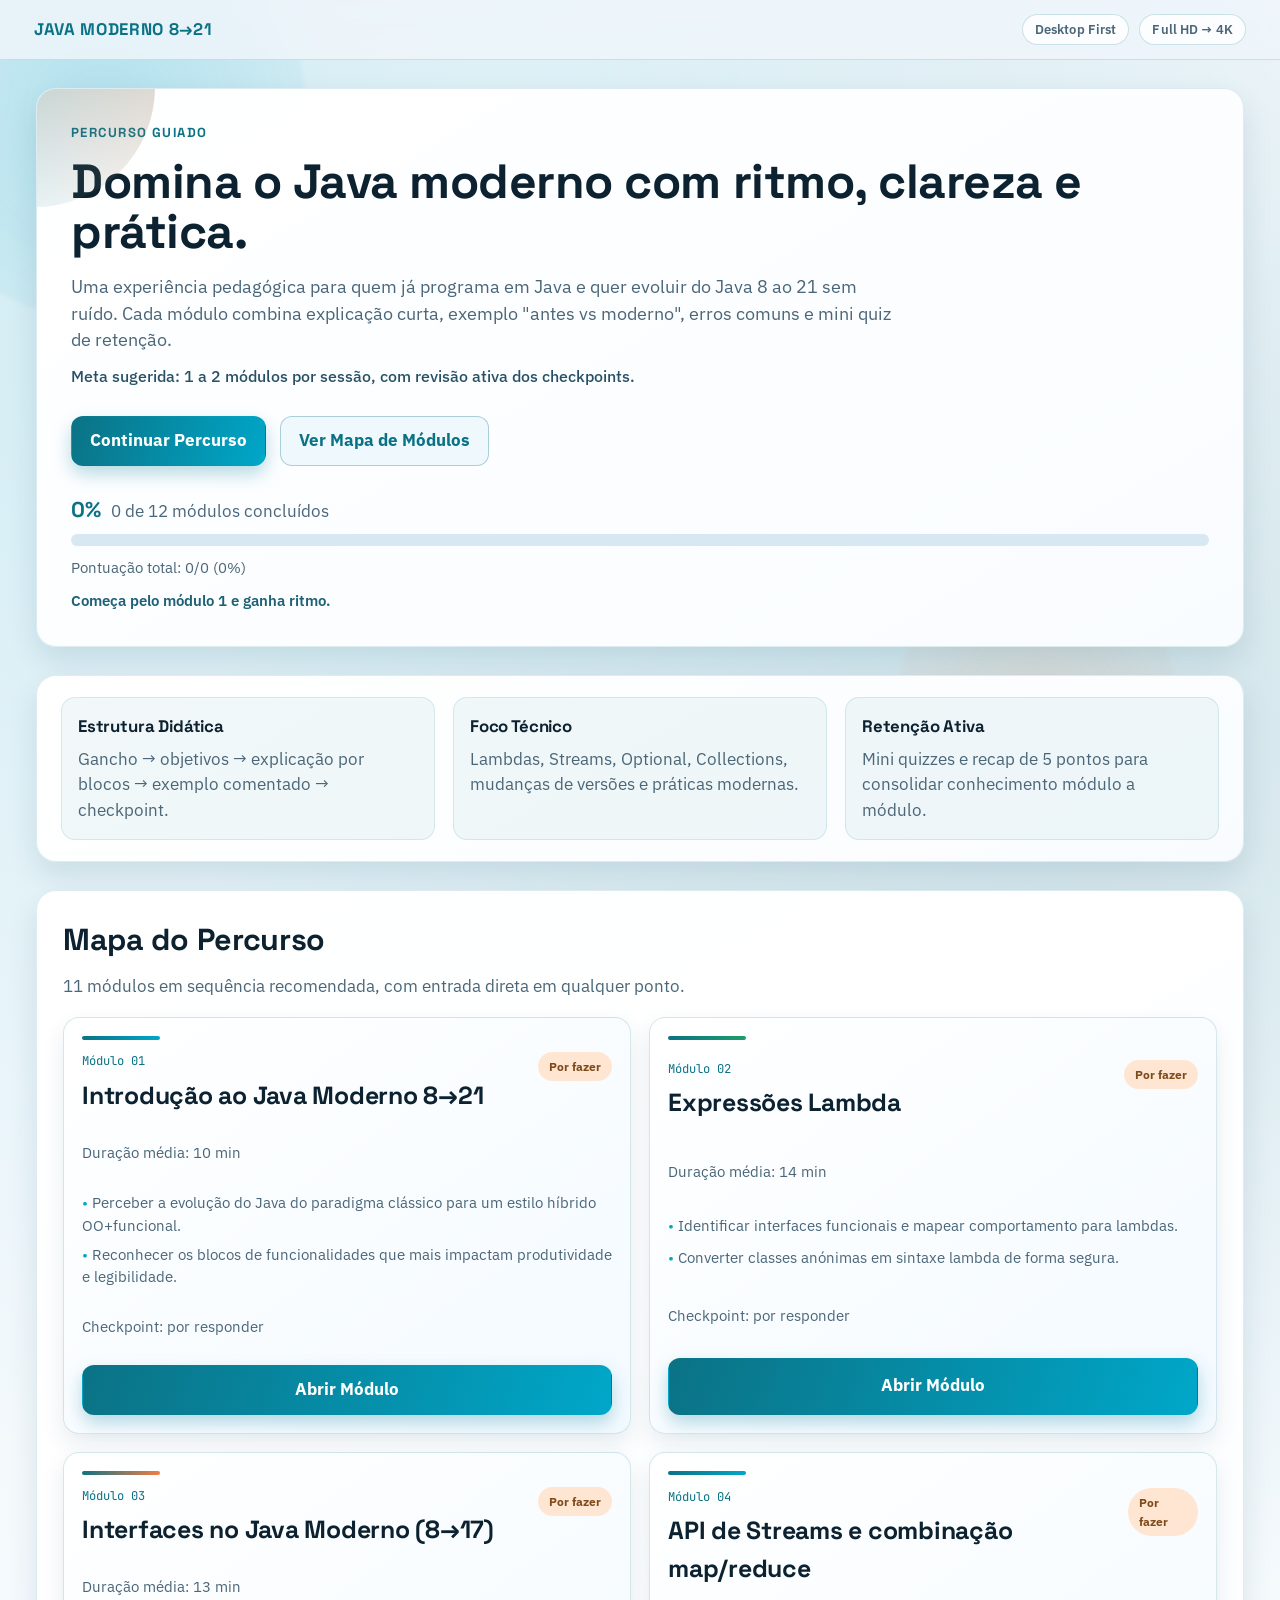
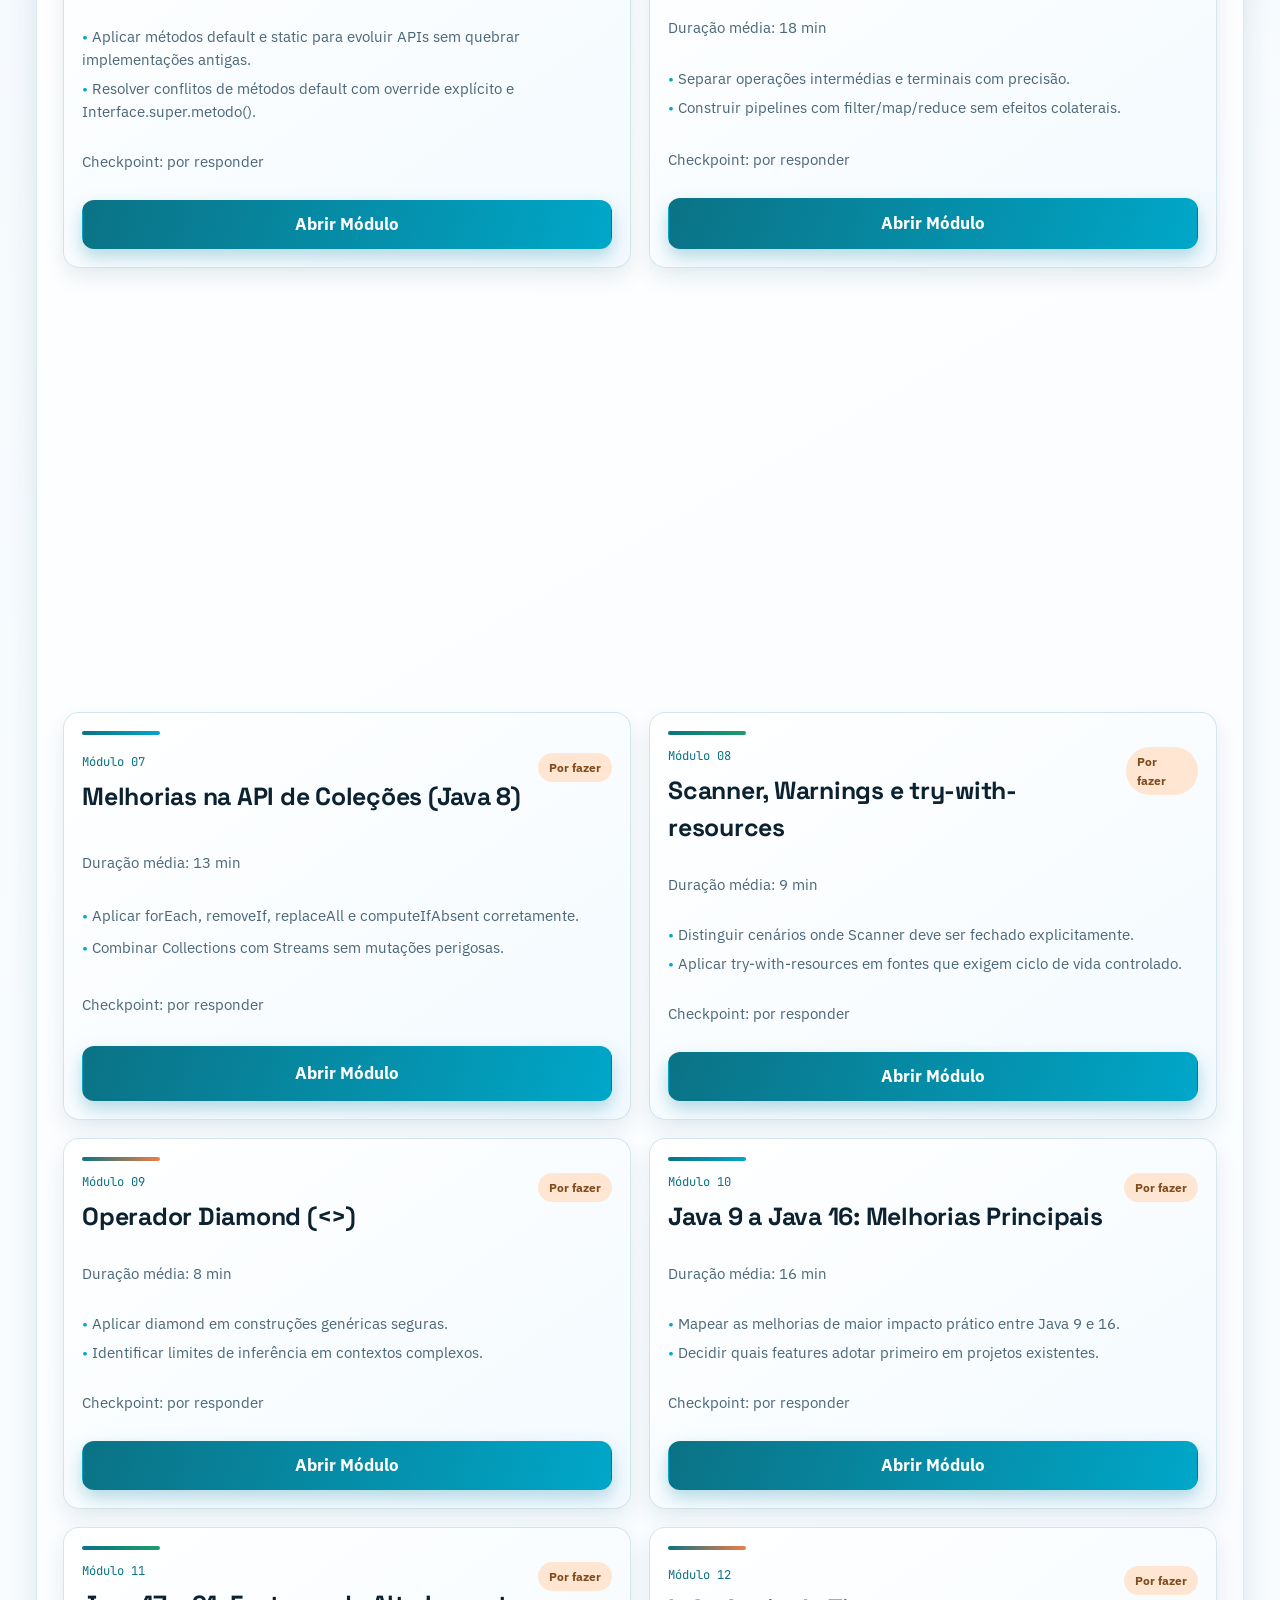
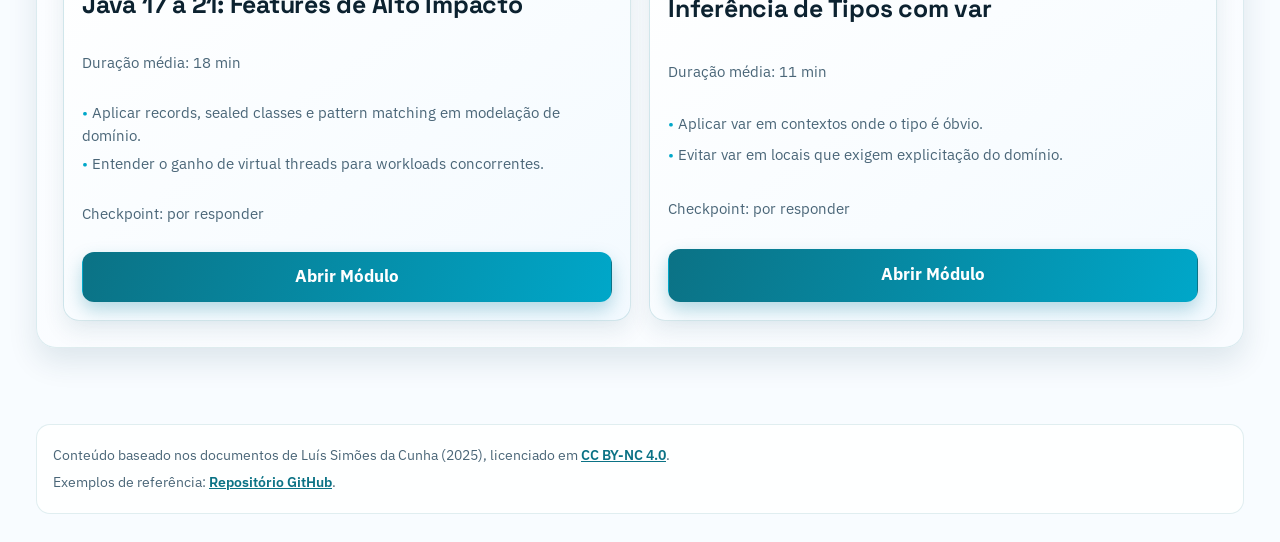
==== commit 7833fce9: "Removed single page file" ====
--- a/index.html
+++ b/index.html
@@ -41,7 +41,7 @@
       <div class="hero-progress">
         <div class="hero-progress-meta">
           <strong id="global-progress-label">0%</strong>
-          <span id="global-progress-text">0 de 12 módulos concluídos</span>
+          <span id="global-progress-text">0 de 11 módulos concluídos</span>
         </div>
         <div
           class="progress-track"
@@ -76,7 +76,7 @@
     <section id="modulos" class="modules-panel" data-reveal>
       <div class="modules-head">
         <h2>Mapa do Percurso</h2>
-        <p>12 módulos em sequência recomendada, com entrada direta em qualquer ponto.</p>
+        <p>11 módulos em sequência recomendada, com entrada direta em qualquer ponto.</p>
       </div>
       <div id="modules-grid" class="modules-grid" aria-live="polite"></div>
     </section>
